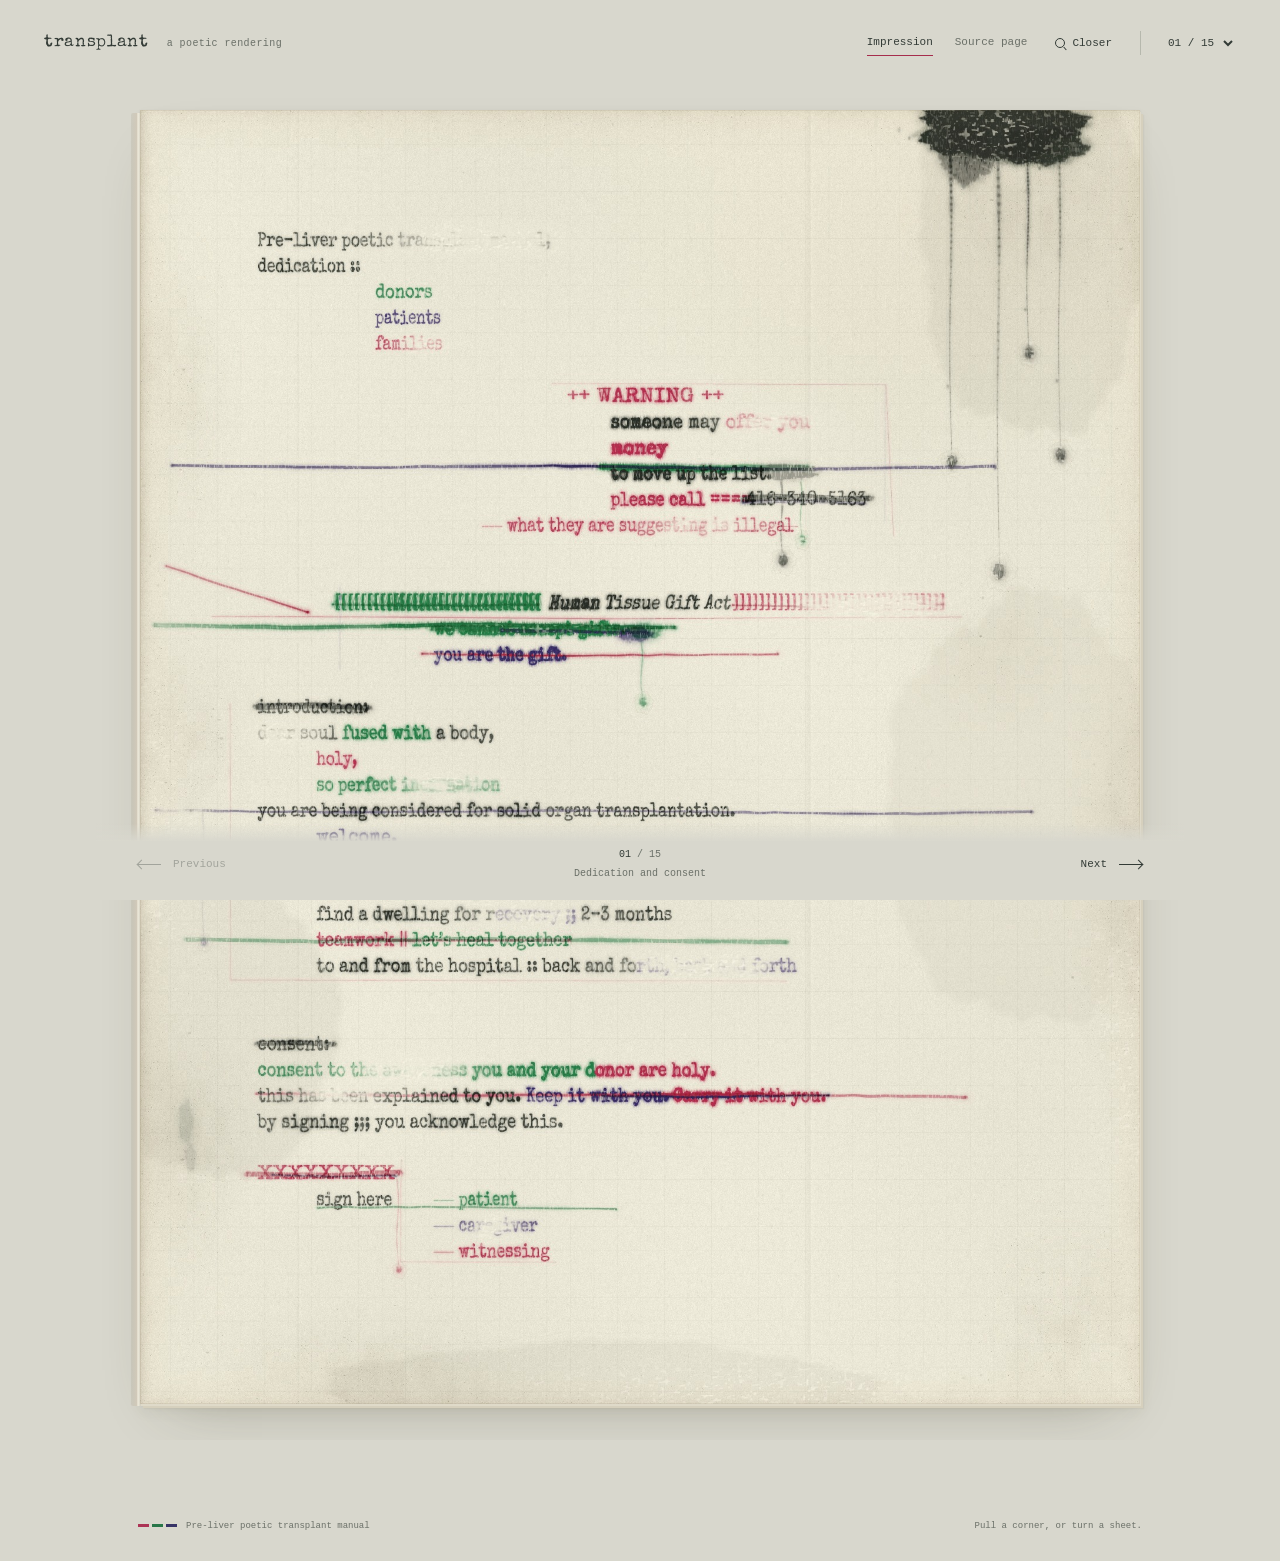
==== index.html @ 5d332ba6 "Publish complete fifteen-page poetic transplant book" ====
<!doctype html>
<html lang="en">
<head>
<meta charset="utf-8"><meta name="viewport" content="width=device-width, initial-scale=1">
<meta name="theme-color" content="#d8d7cd">
<meta name="description" content="Transplant: fifteen weathered sheets from a poetic transplant manual, held in a book of ink, paper, and care.">
<title>Transplant · A poetic manual</title>
<script type="text/plain" id="font-license">
                                 Apache License
                           Version 2.0, January 2004
                        http://www.apache.org/licenses/

   TERMS AND CONDITIONS FOR USE, REPRODUCTION, AND DISTRIBUTION

   1. Definitions.

      "License" shall mean the terms and conditions for use, reproduction,
      and distribution as defined by Sections 1 through 9 of this document.

      "Licensor" shall mean the copyright owner or entity authorized by
      the copyright owner that is granting the License.

      "Legal Entity" shall mean the union of the acting entity and all
      other entities that control, are controlled by, or are under common
      control with that entity. For the purposes of this definition,
      "control" means (i) the power, direct or indirect, to cause the
      direction or management of such entity, whether by contract or
      otherwise, or (ii) ownership of fifty percent (50%) or more of the
      outstanding shares, or (iii) beneficial ownership of such entity.

      "You" (or "Your") shall mean an individual or Legal Entity
      exercising permissions granted by this License.

      "Source" form shall mean the preferred form for making modifications,
      including but not limited to software source code, documentation
      source, and configuration files.

      "Object" form shall mean any form resulting from mechanical
      transformation or translation of a Source form, including but
      not limited to compiled object code, generated documentation,
      and conversions to other media types.

      "Work" shall mean the work of authorship, whether in Source or
      Object form, made available under the License, as indicated by a
      copyright notice that is included in or attached to the work
      (an example is provided in the Appendix below).

      "Derivative Works" shall mean any work, whether in Source or Object
      form, that is based on (or derived from) the Work and for which the
      editorial revisions, annotations, elaborations, or other modifications
      represent, as a whole, an original work of authorship. For the purposes
      of this License, Derivative Works shall not include works that remain
      separable from, or merely link (or bind by name) to the interfaces of,
      the Work and Derivative Works thereof.

      "Contribution" shall mean any work of authorship, including
      the original version of the Work and any modifications or additions
      to that Work or Derivative Works thereof, that is intentionally
      submitted to Licensor for inclusion in the Work by the copyright owner
      or by an individual or Legal Entity authorized to submit on behalf of
      the copyright owner. For the purposes of this definition, "submitted"
      means any form of electronic, verbal, or written communication sent
      to the Licensor or its representatives, including but not limited to
      communication on electronic mailing lists, source code control systems,
      and issue tracking systems that are managed by, or on behalf of, the
      Licensor for the purpose of discussing and improving the Work, but
      excluding communication that is conspicuously marked or otherwise
      designated in writing by the copyright owner as "Not a Contribution."

      "Contributor" shall mean Licensor and any individual or Legal Entity
      on behalf of whom a Contribution has been received by Licensor and
      subsequently incorporated within the Work.

   2. Grant of Copyright License. Subject to the terms and conditions of
      this License, each Contributor hereby grants to You a perpetual,
      worldwide, non-exclusive, no-charge, royalty-free, irrevocable
      copyright license to reproduce, prepare Derivative Works of,
      publicly display, publicly perform, sublicense, and distribute the
      Work and such Derivative Works in Source or Object form.

   3. Grant of Patent License. Subject to the terms and conditions of
      this License, each Contributor hereby grants to You a perpetual,
      worldwide, non-exclusive, no-charge, royalty-free, irrevocable
      (except as stated in this section) patent license to make, have made,
      use, offer to sell, sell, import, and otherwise transfer the Work,
      where such license applies only to those patent claims licensable
      by such Contributor that are necessarily infringed by their
      Contribution(s) alone or by combination of their Contribution(s)
      with the Work to which such Contribution(s) was submitted. If You
      institute patent litigation against any entity (including a
      cross-claim or counterclaim in a lawsuit) alleging that the Work
      or a Contribution incorporated within the Work constitutes direct
      or contributory patent infringement, then any patent licenses
      granted to You under this License for that Work shall terminate
      as of the date such litigation is filed.

   4. Redistribution. You may reproduce and distribute copies of the
      Work or Derivative Works thereof in any medium, with or without
      modifications, and in Source or Object form, provided that You
      meet the following conditions:

      (a) You must give any other recipients of the Work or
          Derivative Works a copy of this License; and

      (b) You must cause any modified files to carry prominent notices
          stating that You changed the files; and

      (c) You must retain, in the Source form of any Derivative Works
          that You distribute, all copyright, patent, trademark, and
          attribution notices from the Source form of the Work,
          excluding those notices that do not pertain to any part of
          the Derivative Works; and

      (d) If the Work includes a "NOTICE" text file as part of its
          distribution, then any Derivative Works that You distribute must
          include a readable copy of the attribution notices contained
          within such NOTICE file, excluding those notices that do not
          pertain to any part of the Derivative Works, in at least one
          of the following places: within a NOTICE text file distributed
          as part of the Derivative Works; within the Source form or
          documentation, if provided along with the Derivative Works; or,
          within a display generated by the Derivative Works, if and
          wherever such third-party notices normally appear. The contents
          of the NOTICE file are for informational purposes only and
          do not modify the License. You may add Your own attribution
          notices within Derivative Works that You distribute, alongside
          or as an addendum to the NOTICE text from the Work, provided
          that such additional attribution notices cannot be construed
          as modifying the License.

      You may add Your own copyright statement to Your modifications and
      may provide additional or different license terms and conditions
      for use, reproduction, or distribution of Your modifications, or
      for any such Derivative Works as a whole, provided Your use,
      reproduction, and distribution of the Work otherwise complies with
      the conditions stated in this License.

   5. Submission of Contributions. Unless You explicitly state otherwise,
      any Contribution intentionally submitted for inclusion in the Work
      by You to the Licensor shall be under the terms and conditions of
      this License, without any additional terms or conditions.
      Notwithstanding the above, nothing herein shall supersede or modify
      the terms of any separate license agreement you may have executed
      with Licensor regarding such Contributions.

   6. Trademarks. This License does not grant permission to use the trade
      names, trademarks, service marks, or product names of the Licensor,
      except as required for reasonable and customary use in describing the
      origin of the Work and reproducing the content of the NOTICE file.

   7. Disclaimer of Warranty. Unless required by applicable law or
      agreed to in writing, Licensor provides the Work (and each
      Contributor provides its Contributions) on an "AS IS" BASIS,
      WITHOUT WARRANTIES OR CONDITIONS OF ANY KIND, either express or
      implied, including, without limitation, any warranties or conditions
      of TITLE, NON-INFRINGEMENT, MERCHANTABILITY, or FITNESS FOR A
      PARTICULAR PURPOSE. You are solely responsible for determining the
      appropriateness of using or redistributing the Work and assume any
      risks associated with Your exercise of permissions under this License.

   8. Limitation of Liability. In no event and under no legal theory,
      whether in tort (including negligence), contract, or otherwise,
      unless required by applicable law (such as deliberate and grossly
      negligent acts) or agreed to in writing, shall any Contributor be
      liable to You for damages, including any direct, indirect, special,
      incidental, or consequential damages of any character arising as a
      result of this License or out of the use or inability to use the
      Work (including but not limited to damages for loss of goodwill,
      work stoppage, computer failure or malfunction, or any and all
      other commercial damages or losses), even if such Contributor
      has been advised of the possibility of such damages.

   9. Accepting Warranty or Additional Liability. While redistributing
      the Work or Derivative Works thereof, You may choose to offer,
      and charge a fee for, acceptance of support, warranty, indemnity,
      or other liability obligations and/or rights consistent with this
      License. However, in accepting such obligations, You may act only
      on Your own behalf and on Your sole responsibility, not on behalf
      of any other Contributor, and only if You agree to indemnify,
      defend, and hold each Contributor harmless for any liability
      incurred by, or claims asserted against, such Contributor by reason
      of your accepting any such warranty or additional liability.

   END OF TERMS AND CONDITIONS

   APPENDIX: How to apply the Apache License to your work.

      To apply the Apache License to your work, attach the following
      boilerplate notice, with the fields enclosed by brackets "[]"
      replaced with your own identifying information. (Don't include
      the brackets!)  The text should be enclosed in the appropriate
      comment syntax for the file format. We also recommend that a
      file or class name and description of purpose be included on the
      same "printed page" as the copyright notice for easier
      identification within third-party archives.

   Copyright [yyyy] [name of copyright owner]

   Licensed under the Apache License, Version 2.0 (the "License");
   you may not use this file except in compliance with the License.
   You may obtain a copy of the License at

       http://www.apache.org/licenses/LICENSE-2.0

   Unless required by applicable law or agreed to in writing, software
   distributed under the License is distributed on an "AS IS" BASIS,
   WITHOUT WARRANTIES OR CONDITIONS OF ANY KIND, either express or implied.
   See the License for the specific language governing permissions and
   limitations under the License.
</script>
<style>
@font-face{font-family:Ribbon;src:url([data-uri]) format('truetype');font-display:block}
:root{color-scheme:light;--desk:#d8d7cd;--type:#333b36;--muted:#6b7068;--red:#a52c4c}
*{box-sizing:border-box}html{background:var(--desk);scrollbar-color:#a9aaa0 var(--desk)}
body{margin:0;color:var(--type);font:12px 'Courier New',monospace}button,select{font:inherit;color:inherit}
button{cursor:pointer}button:disabled{opacity:.32;cursor:default}button:focus-visible,select:focus-visible,.folio:focus-visible{outline:2px solid var(--red);outline-offset:5px}
.masthead{position:relative;z-index:6;max-width:1480px;margin:auto;padding:29px 44px 24px;display:flex;align-items:center;gap:28px}
.identity{margin-right:auto;display:flex;align-items:baseline;gap:18px}h1{font:400 17px Ribbon,monospace;letter-spacing:.04em;margin:0}.subtitle{font-size:10px;color:var(--muted);letter-spacing:.04em;white-space:nowrap}
.views{display:flex;gap:22px}.views button,.closer{border:0;border-radius:0;background:none;padding:7px 0;font-size:11px}.views button{border-bottom:1px solid transparent;color:var(--muted)}.views button[aria-pressed=true]{color:var(--type);border-color:var(--red)}button:hover:not(:disabled){color:var(--red)}
.closer{display:flex;gap:7px;align-items:center;white-space:nowrap}.zoom-icon{display:inline-block;width:10px;height:10px;border:1px solid currentColor;border-radius:50%;position:relative}.zoom-icon::after{content:'';position:absolute;width:4px;height:1px;background:currentColor;right:-3px;bottom:-2px;transform:rotate(48deg)}
.sheet-menu{border-left:1px solid #b6b8ad;padding-left:23px}.sheet-menu select{width:72px;padding:5px 0;border:0;background:transparent;font-size:11px;cursor:pointer}.sheet-menu option{background:#e6e4d8;color:#333b36}
.paper-well{overflow-x:auto;padding:30px 38px 36px;scrollbar-width:thin}.paper-well.turning-well{overflow:hidden}.folio{position:relative;isolation:isolate;width:min(100%,1000px);aspect-ratio:17/22;margin:auto;background:#eee6d1;outline:none;touch-action:pan-y pinch-zoom;user-select:none;-webkit-user-select:none;box-shadow:0 1px 2px #403e2c26,1px 7px 13px #44402c13,0 26px 60px -30px #3e3b2652;cursor:grab}
.folio:before{content:'';position:absolute;left:-9px;top:3px;bottom:-2px;width:12px;background:linear-gradient(90deg,#817d6520,#d1c9b9 48%,#eeeadb 58%,#8c826536);border-radius:2px 0 0 2px;z-index:-1}
.folio:after{content:'';position:absolute;inset:0;pointer-events:none;z-index:2;box-shadow:inset 6px 0 15px -12px #51412d8c,inset 0 0 0 1px #78684a1a,1px 2px 0 #dfdac9,3px 4px 0 #d6d0bd,4px 5px 1px #a69e841f}
#sheet-image{display:block;position:absolute;inset:0;width:100%;height:100%;object-fit:fill;pointer-events:none}.curl{position:absolute;left:-8%;top:-5%;width:116%;height:110%;z-index:4;pointer-events:none;display:none}.folio.turning{cursor:grabbing}.folio.turning .curl{display:block}.turn-shadow{position:absolute;top:0;bottom:0;left:0;z-index:2;pointer-events:none;opacity:0;background:linear-gradient(90deg,transparent,#342d1e70 50%,transparent);filter:blur(8px);transform-origin:center center}
.corner{position:absolute;right:0;bottom:0;width:19%;height:22%;z-index:3;touch-action:none;cursor:grab}.corner:after{content:'';position:absolute;right:12px;bottom:13px;width:14px;height:14px;border-right:1px solid #655b3638;border-bottom:1px solid #655b3638;opacity:0;transition:opacity .3s}.folio:hover .corner:after{opacity:1}.folio.turning .corner:after{opacity:0}
body[data-closer=true] .corner{pointer-events:none;touch-action:auto}
body[data-closer=true] .folio{width:1380px;max-width:none;touch-action:pan-x pan-y pinch-zoom;cursor:default}.reader-nav{position:sticky;bottom:0;z-index:7;max-width:1088px;margin:0 auto;display:flex;justify-content:space-between;align-items:center;padding:22px 36px 17px;background:linear-gradient(transparent,var(--desk) 24%);gap:20px}
.reader-nav button{border:0;background:none;padding:10px 6px;font-size:11px;min-width:100px;display:flex;align-items:center;gap:12px}.reader-nav button:last-child{justify-content:flex-end}.arrow{width:23px;height:1px;background:currentColor;display:inline-block;position:relative}.arrow:after{content:'';position:absolute;right:0;top:-3px;width:6px;height:6px;border-top:1px solid currentColor;border-right:1px solid currentColor;transform:rotate(45deg)}.arrow.left{transform:rotate(180deg)}.counter{text-align:center;font-size:10px;line-height:1.9;color:var(--muted);flex:1;min-width:0}.counter b{font-weight:400;color:var(--type)}
.colophon{max-width:1088px;margin:auto;padding:1px 42px 27px;display:flex;justify-content:space-between;gap:22px;color:var(--muted);font-size:9px;line-height:1.8}.colophon p{margin:0}.ribbons{display:inline-flex;gap:3px;margin-right:9px;vertical-align:middle}.ribbons i{width:11px;height:3px;background:#ac3455}.ribbons i:nth-child(2){background:#287648}.ribbons i:nth-child(3){background:#383467}.hint{text-align:right}
.visually-hidden{position:absolute;width:1px;height:1px;padding:0;margin:-1px;overflow:hidden;clip:rect(0,0,0,0);white-space:nowrap;border:0}
@media(max-width:700px){.masthead{padding:23px 20px 10px;gap:19px;flex-wrap:wrap}.identity{width:100%;gap:15px}.views{gap:23px}.closer{margin-left:auto}.sheet-menu{padding-left:16px}.sheet-menu select{width:65px}.paper-well{padding:23px 16px 22px}.reader-nav{padding:19px 18px 12px;gap:9px}.reader-nav button{min-width:80px}.colophon{padding:1px 22px 25px;font-size:8px}.hint{max-width:140px}body[data-closer=true] .folio{width:1000px}}
@media(prefers-reduced-motion:reduce){*{scroll-behavior:auto!important;transition:none!important}}
@media print{@page{size:letter;margin:0}.masthead,.reader-nav,.colophon{display:none}.paper-well{padding:0;overflow:visible}.folio,body[data-closer=true] .folio{width:100%;box-shadow:none;print-color-adjust:exact;-webkit-print-color-adjust:exact}.folio:before,.folio:after{display:none}}
</style>
</head>
<body data-view="impression" data-closer="false">
<header class="masthead">
 <div class="identity"><h1>transplant</h1><span class="subtitle">a poetic rendering</span></div>
 <nav class="views" aria-label="Page view"><button type="button" data-mode="impression" aria-pressed="true">Impression</button><button type="button" data-mode="source" aria-pressed="false">Source page</button></nav>
 <button type="button" class="closer" aria-pressed="false" aria-label="Enlarge the sheet for closer reading"><span class="zoom-icon" aria-hidden="true"></span><span class="zoom-label">Closer</span></button>
 <label class="sheet-menu"><span class="visually-hidden">Go to sheet</span><select id="sheet-picker" aria-label="Go to sheet"></select></label>
</header>
<main>
 <div class="paper-well"><div class="folio" id="folio" tabindex="0" role="group" aria-label="Poetic manual. Drag the right edge or bottom corner to turn the sheet." data-turning="false" data-turn-phase="idle">
  <img id="sheet-image" alt="Preparing the first sheet" draggable="false" width="1700" height="2200">
  <div class="turn-shadow" aria-hidden="true"></div><canvas class="curl" id="curl" aria-hidden="true"></canvas><div class="corner" aria-hidden="true"></div>
 </div></div>
 <article class="visually-hidden" aria-label="Sheet description"><p id="reading-description"></p></article>
</main>
<nav class="reader-nav" aria-label="Turn sheets">
 <button id="previous" type="button" aria-label="Previous sheet" disabled><span class="arrow left" aria-hidden="true"></span>Previous</button>
 <div class="counter"><b id="folio-number">01</b> / 15<br><span id="sheet-title">Dedication and consent</span></div>
 <button id="next" type="button" aria-label="Next sheet">Next<span class="arrow" aria-hidden="true"></span></button>
</nav>
<footer class="colophon"><p><span class="ribbons" aria-hidden="true"><i></i><i></i><i></i></span>Pre-liver poetic transplant manual</p><p class="hint">Pull a corner, or turn a sheet.</p></footer>
<p id="status" class="visually-hidden" role="status" aria-live="polite"></p>
<noscript><p>Enable JavaScript to open the fifteen-sheet book.</p></noscript>
<script>const BOOK=[{"number":1,"title":"Dedication and consent","description":"The approved first sheet: dedication, warning, gift, and consent.","front":"[data-uri]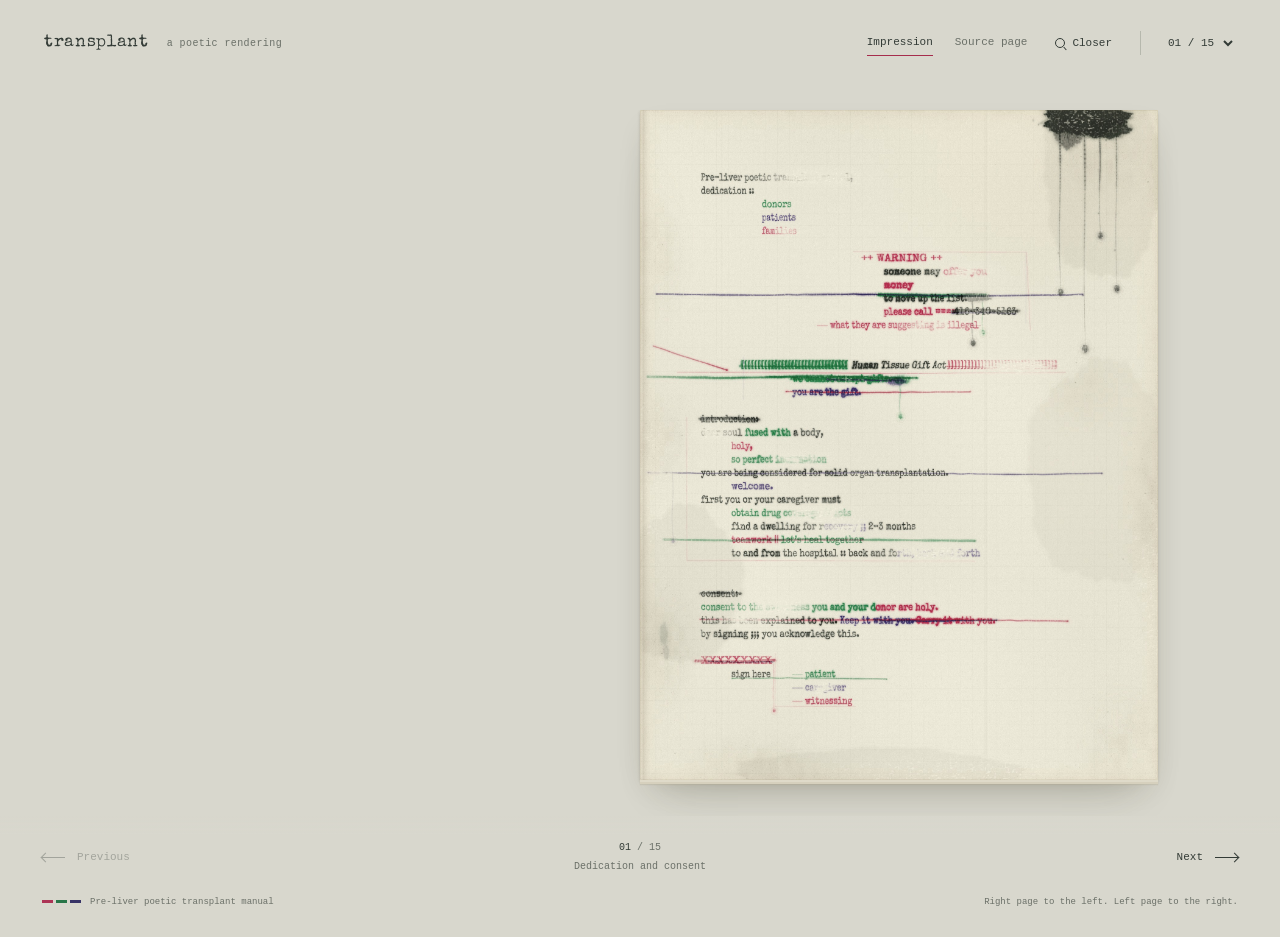
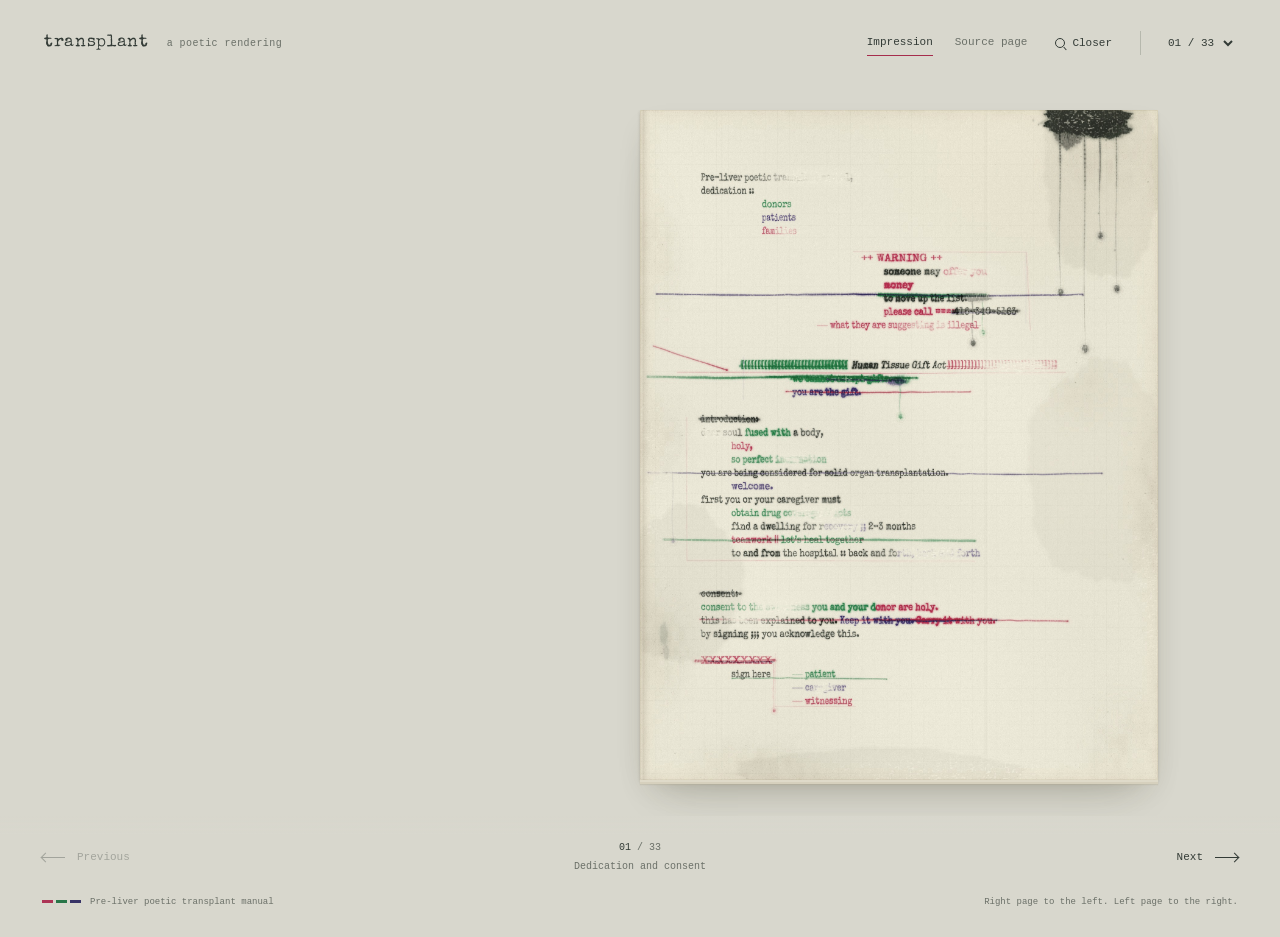
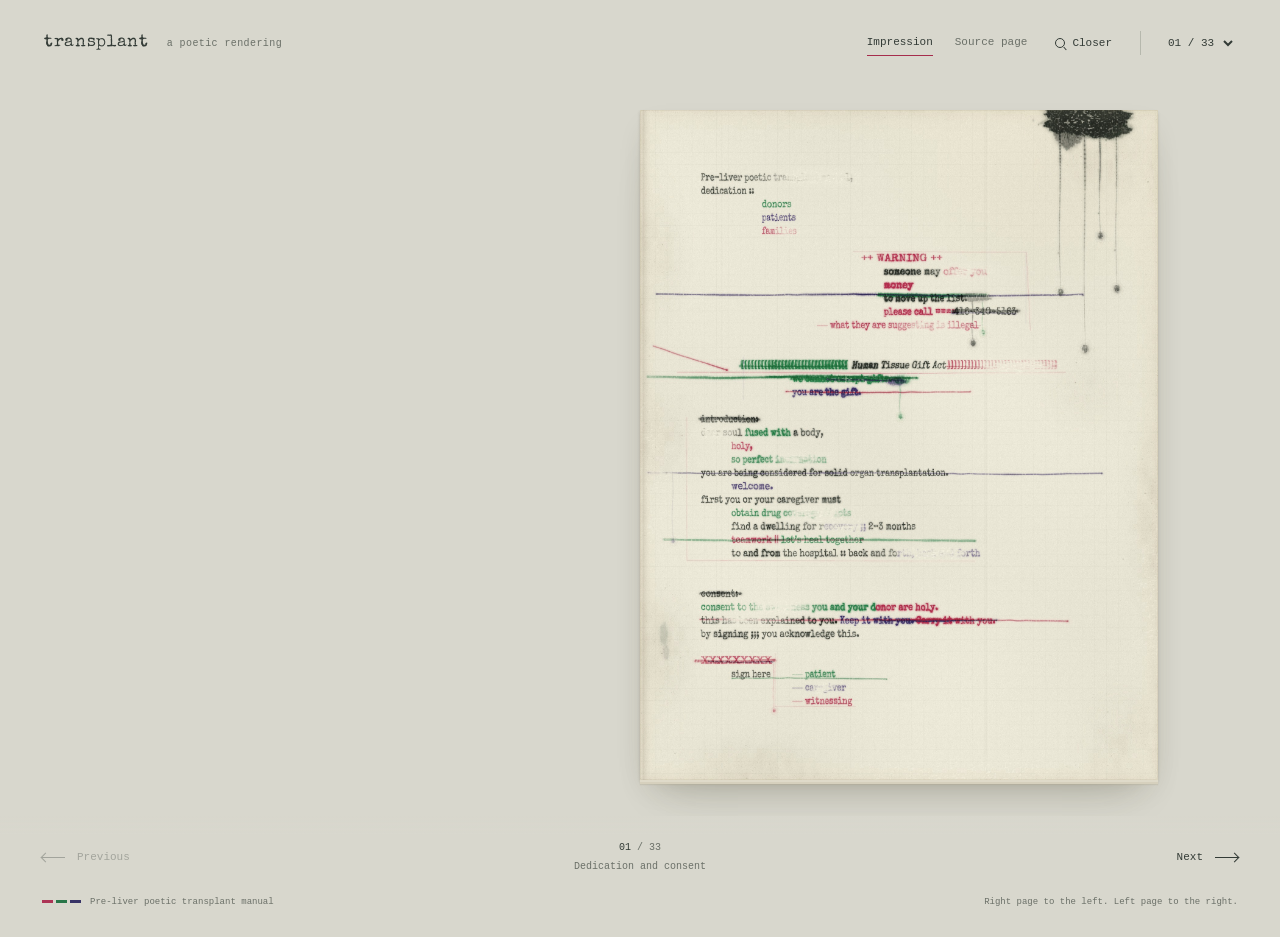
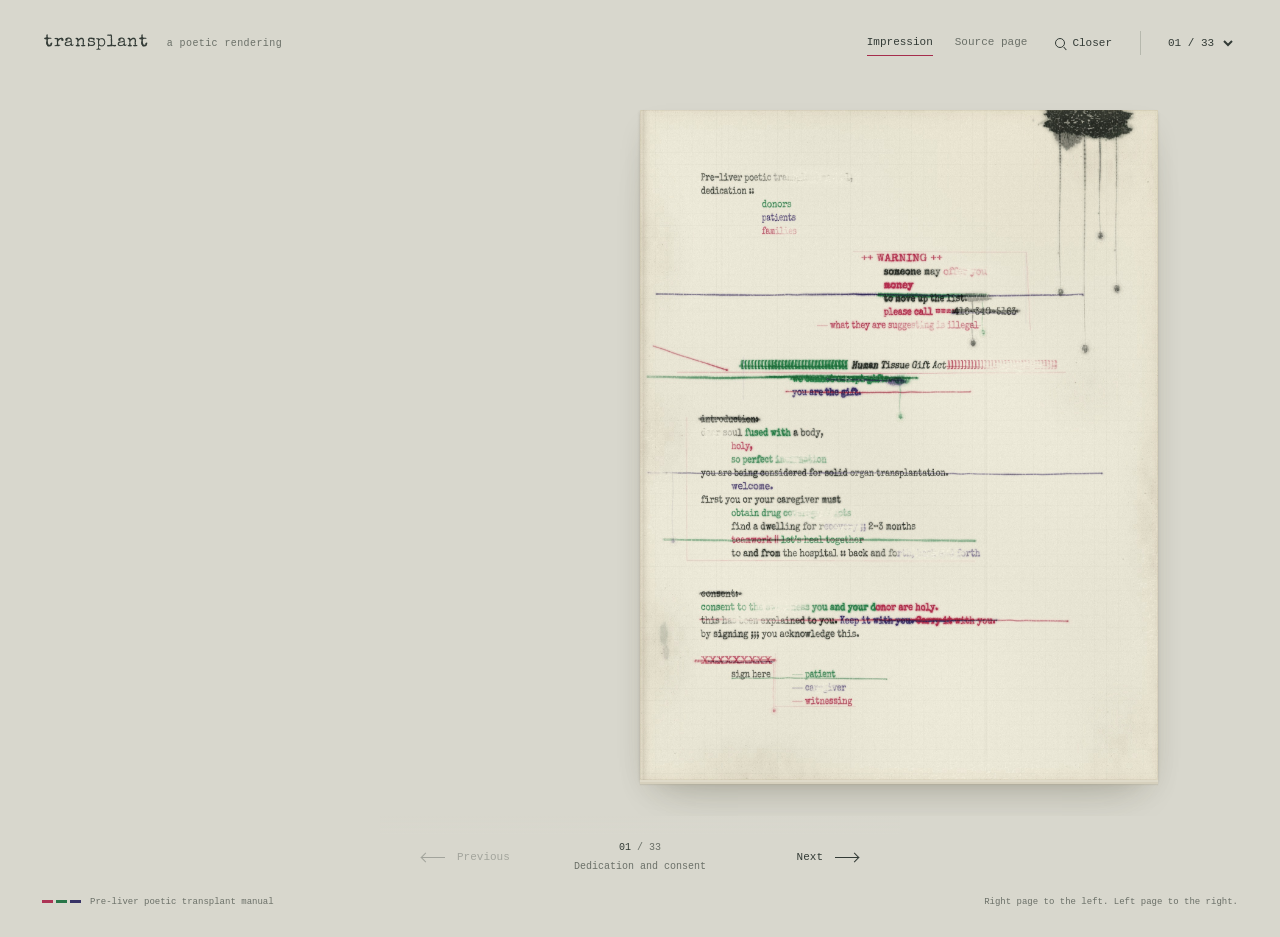
